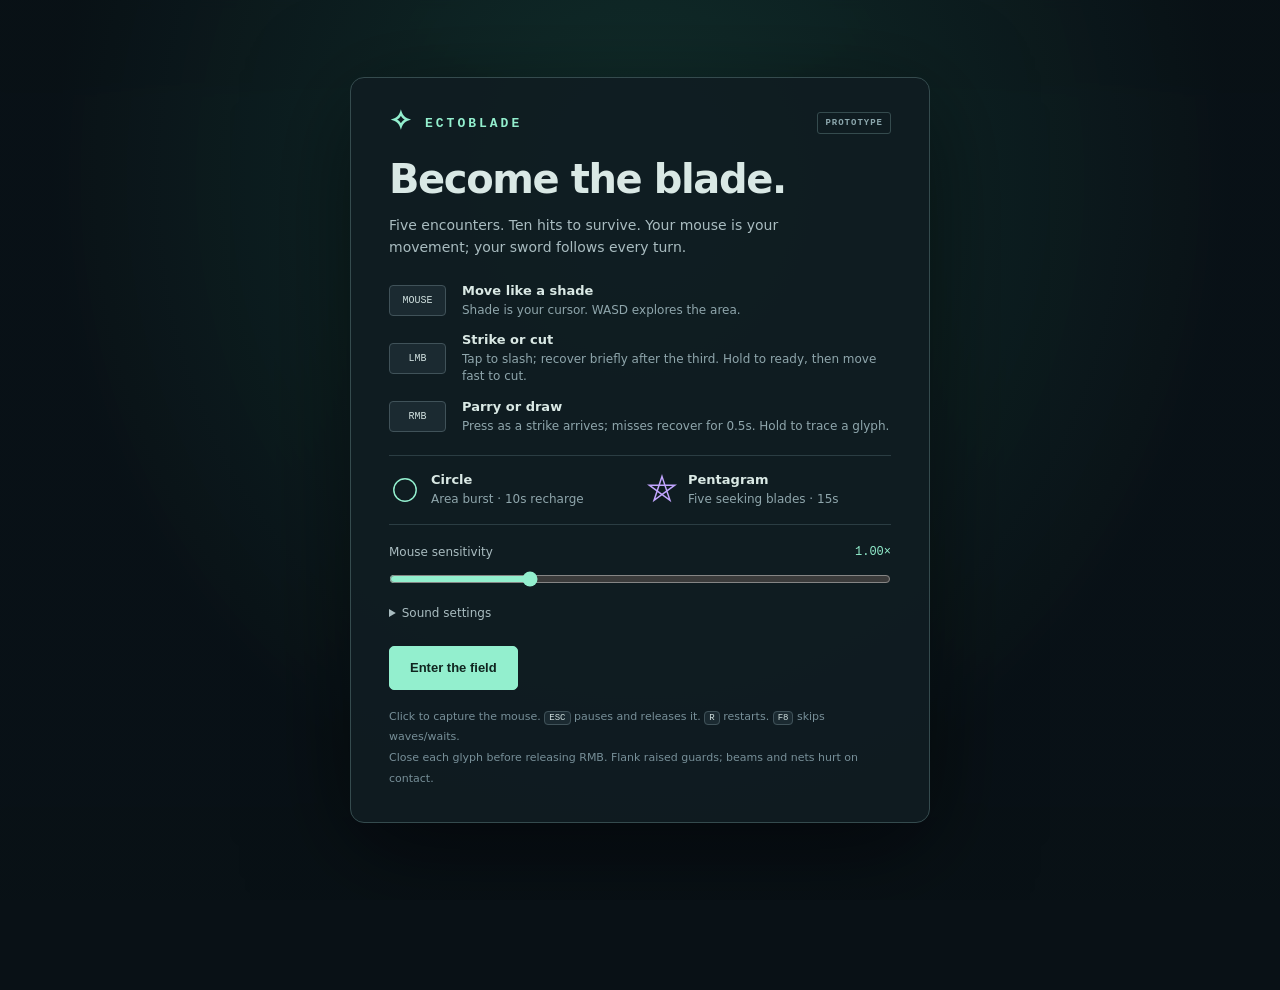
==== ectoblade/index.html @ a65bb7f9 "Publish Ectoblade prototype and add homepage links" ====
<!DOCTYPE html>
<html lang="en">
<head>
    <meta charset="UTF-8" />
    <meta name="viewport" content="width=device-width, initial-scale=1.0" />
    <meta name="theme-color" content="#0d191f" />
    <title>Ectoblade</title>
    <link rel="icon" type="image/svg+xml" href="./favicon.svg" />
  <script type="module" crossorigin src="./assets/index-DvagVGTK.js"></script>
  <link rel="stylesheet" crossorigin href="./assets/index-BjleEEuJ.css">
</head>
<body>
<div id="game-container" aria-label="Ectoblade game arena"></div>
<main id="overlay">
    <section class="menu" aria-labelledby="menu-title">
        <div class="eyebrow"><span class="brand-mark">✧</span> ECTOBLADE <span class="badge">PROTOTYPE</span></div>
        <h1 id="menu-title">Become the blade.</h1>
        <p id="menu-copy" class="intro">Five encounters. Ten hits to survive. Your mouse is your movement; your sword follows every turn.</p>
        <div class="controls">
            <div><kbd>MOUSE</kbd><p><strong>Move like a shade</strong><span>Shade is your cursor. WASD explores the area.</span></p></div>
            <div><kbd>LMB</kbd><p><strong>Strike or cut</strong><span>Tap to slash; recover briefly after the third. Hold to ready, then move fast to cut.</span></p></div>
            <div><kbd>RMB</kbd><p><strong>Parry or draw</strong><span>Press as a strike arrives; misses recover for 0.5s. Hold to trace a glyph.</span></p></div>
        </div>
        <div class="glyph-guide">
            <div><svg viewBox="0 0 40 40" aria-hidden="true"><circle cx="20" cy="20" r="14" /></svg><p><strong>Circle</strong><span>Area burst · 10s recharge</span></p></div>
            <div><svg viewBox="0 0 40 40" aria-hidden="true"><path d="M20 3 L30 33 L4 14 L36 14 L10 33 Z" /></svg><p><strong>Pentagram</strong><span>Five seeking blades · 15s</span></p></div>
        </div>
        <label class="sensitivity" for="sensitivity"><span>Mouse sensitivity</span><output id="sensitivity-value" for="sensitivity">1.00×</output></label>
        <input id="sensitivity" type="range" min="0.25" max="3" step="0.05" value="1" />
        <details class="audio-settings">
            <summary>Sound settings</summary>
            <label class="audio-level" for="master-volume"><span>Master volume</span><input id="master-volume" type="range" min="0" max="100" step="1" value="80" /><output id="master-volume-value" for="master-volume">80%</output></label>
            <label class="audio-level" for="effects-volume"><span>Sound effects</span><input id="effects-volume" type="range" min="0" max="100" step="1" value="80" /><output id="effects-volume-value" for="effects-volume">80%</output></label>
            <label class="audio-level" for="music-volume"><span>Music</span><input id="music-volume" type="range" min="0" max="100" step="1" value="35" /><output id="music-volume-value" for="music-volume">35%</output></label>
            <label class="audio-mute"><input id="audio-mute" type="checkbox" /> Mute sound</label>
        </details>
        <div class="actions"><button id="primary-button" type="button">Enter the field</button><button id="restart-button" class="secondary" type="button" hidden>Restart run</button></div>
        <p id="menu-status" role="status"></p>
        <p class="footnote">Click to capture the mouse. <kbd>ESC</kbd> pauses and releases it. <kbd>R</kbd> restarts. <kbd>F8</kbd> skips waves/waits.<br>Close each glyph before releasing RMB. Flank raised guards; beams and nets hurt on contact.</p>
    </section>
</main>
</body>
</html>
---- ectoblade/assets/index-BjleEEuJ.css ----
:root{color-scheme:dark;color:#d9e8e5;background:#091116;font-family:Segoe UI,system-ui,sans-serif}*{box-sizing:border-box}body{margin:0;overflow:hidden}#game-container{width:100vw;height:100dvh}#game-container canvas{display:block}[hidden]{display:none!important}#overlay{backdrop-filter:blur(5px);background:radial-gradient(at 50% 20%,#163b35bb,#091116ee 65%);place-items:center;padding:24px;display:grid;position:fixed;inset:0;overflow:auto}.menu{background:#101c22ed;border:1px solid #354b4e;border-radius:14px;width:min(100%,580px);padding:32px 38px;box-shadow:0 24px 100px #0008}.eyebrow{color:#93efce;letter-spacing:3px;align-items:center;gap:10px;font:600 13px Consolas,monospace;display:flex}.brand-mark{font-size:27px;line-height:1}.badge{color:#8ca7ad;letter-spacing:1px;border:1px solid #354b4e;border-radius:3px;margin-left:auto;padding:5px 7px;font-size:9px}h1{letter-spacing:-1.4px;margin:20px 0 12px;font-size:clamp(28px,4vw,40px);font-weight:550;line-height:1.12}p{margin:0}.intro{color:#a9bcc0;max-width:430px;font-size:14px;line-height:1.6}.controls{gap:14px;margin:24px 0 20px;display:grid}.controls>div{align-items:center;gap:16px;display:flex}kbd{color:#d0e0df;background:#1b2a31;border:1px solid #405259;border-radius:4px;padding:4px 6px;font:10px Consolas,monospace}.controls kbd{text-align:center;flex-shrink:0;width:57px;padding:9px 0}strong{color:#dae9e5;font-size:13px;font-weight:600;display:block}.controls span,.glyph-guide span{color:#8fa6ac;margin-top:4px;font-size:12px;line-height:1.4;display:block}.glyph-guide{border-block:1px solid #2b3d43;grid-template-columns:1fr 1fr;gap:12px;padding:16px 0;display:grid}.glyph-guide>div{align-items:center;gap:10px;display:flex}.glyph-guide svg{fill:none;stroke:#93efce;stroke-width:1.8px;flex-shrink:0;width:32px;height:32px}.glyph-guide>div:last-child svg{stroke:#c2a5ff}.sensitivity{color:#a9bcc0;justify-content:space-between;margin-top:20px;font-size:12px;display:flex}output{color:#93efce;font-family:Consolas,monospace}input[type=range]{accent-color:#93efce;cursor:pointer;width:100%;margin:12px 0 19px}.actions{gap:10px;display:flex}.audio-settings{color:#a9bcc0;margin:0 0 18px;font-size:12px}.audio-settings summary{cursor:pointer;padding-bottom:8px}.audio-level{grid-template-columns:100px 1fr 36px;align-items:center;gap:12px;display:grid}.audio-level input[type=range]{margin:8px 0}.audio-level output{text-align:right}.audio-mute{align-items:center;gap:8px;margin-top:8px;display:flex}.audio-mute input{accent-color:#93efce}button{color:#10251f;cursor:pointer;background:#93efce;border:1px solid #93efce;border-radius:5px;min-height:44px;padding:10px 20px;font:600 13px Segoe UI,sans-serif;transition:background .1s}button:hover:enabled{background:#b8ffe6}button:disabled{opacity:.5;cursor:default}button:focus-visible,input:focus-visible{outline-offset:4px;outline:2px solid #e7fff6}button.secondary{color:#bbced0;background:0 0;border-color:#405259}button.secondary:hover{background:#24343b}#menu-status{color:#ffc59b;font-size:12px;line-height:1.5}#menu-status:not(:empty){margin-top:14px}.footnote{color:#778f98;margin-top:17px;font-size:11px;line-height:1.9}.footnote kbd{padding:1px 4px;font-size:9px}@media (height<=700px){#overlay{place-items:start center;padding:16px}.menu{padding:22px 30px}h1{margin-top:12px}.controls{gap:11px;margin:17px 0}}@media (width<=480px){.menu{padding:24px}.glyph-guide{grid-template-columns:1fr}.badge{display:none}}
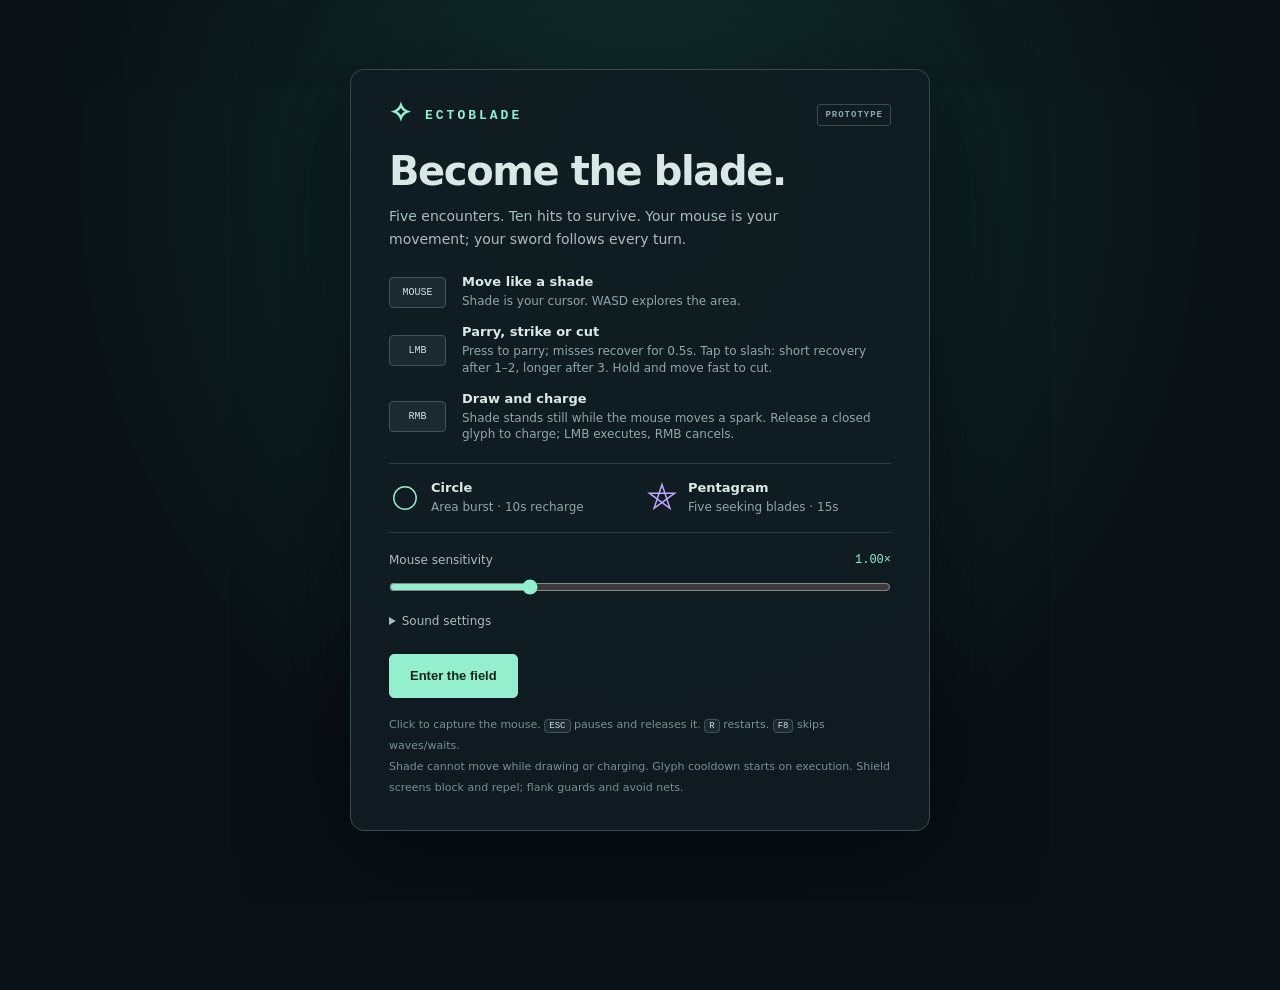
==== commit 6250528b: "Publish Ectoblade 0.3.5 with PixelLab characters and shield recoil" ====
--- a/ectoblade/index.html
+++ b/ectoblade/index.html
@@ -6,7 +6,7 @@
     <meta name="theme-color" content="#0d191f" />
     <title>Ectoblade</title>
     <link rel="icon" type="image/svg+xml" href="./favicon.svg" />
-  <script type="module" crossorigin src="./assets/index-DvagVGTK.js"></script>
+  <script type="module" crossorigin src="./assets/index-x0vR-T7-.js"></script>
   <link rel="stylesheet" crossorigin href="./assets/index-BjleEEuJ.css">
 </head>
 <body>
@@ -18,8 +18,8 @@
         <p id="menu-copy" class="intro">Five encounters. Ten hits to survive. Your mouse is your movement; your sword follows every turn.</p>
         <div class="controls">
             <div><kbd>MOUSE</kbd><p><strong>Move like a shade</strong><span>Shade is your cursor. WASD explores the area.</span></p></div>
-            <div><kbd>LMB</kbd><p><strong>Strike or cut</strong><span>Tap to slash; recover briefly after the third. Hold to ready, then move fast to cut.</span></p></div>
-            <div><kbd>RMB</kbd><p><strong>Parry or draw</strong><span>Press as a strike arrives; misses recover for 0.5s. Hold to trace a glyph.</span></p></div>
+            <div><kbd>LMB</kbd><p><strong>Parry, strike or cut</strong><span>Press to parry; misses recover for 0.5s. Tap to slash: short recovery after 1–2, longer after 3. Hold and move fast to cut.</span></p></div>
+            <div><kbd>RMB</kbd><p><strong>Draw and charge</strong><span>Shade stands still while the mouse moves a spark. Release a closed glyph to charge; LMB executes, RMB cancels.</span></p></div>
         </div>
         <div class="glyph-guide">
             <div><svg viewBox="0 0 40 40" aria-hidden="true"><circle cx="20" cy="20" r="14" /></svg><p><strong>Circle</strong><span>Area burst · 10s recharge</span></p></div>
@@ -36,7 +36,7 @@
         </details>
         <div class="actions"><button id="primary-button" type="button">Enter the field</button><button id="restart-button" class="secondary" type="button" hidden>Restart run</button></div>
         <p id="menu-status" role="status"></p>
-        <p class="footnote">Click to capture the mouse. <kbd>ESC</kbd> pauses and releases it. <kbd>R</kbd> restarts. <kbd>F8</kbd> skips waves/waits.<br>Close each glyph before releasing RMB. Flank raised guards; beams and nets hurt on contact.</p>
+        <p class="footnote">Click to capture the mouse. <kbd>ESC</kbd> pauses and releases it. <kbd>R</kbd> restarts. <kbd>F8</kbd> skips waves/waits.<br>Shade cannot move while drawing or charging. Glyph cooldown starts on execution. Shield screens block and repel; flank guards and avoid nets.</p>
     </section>
 </main>
 </body>
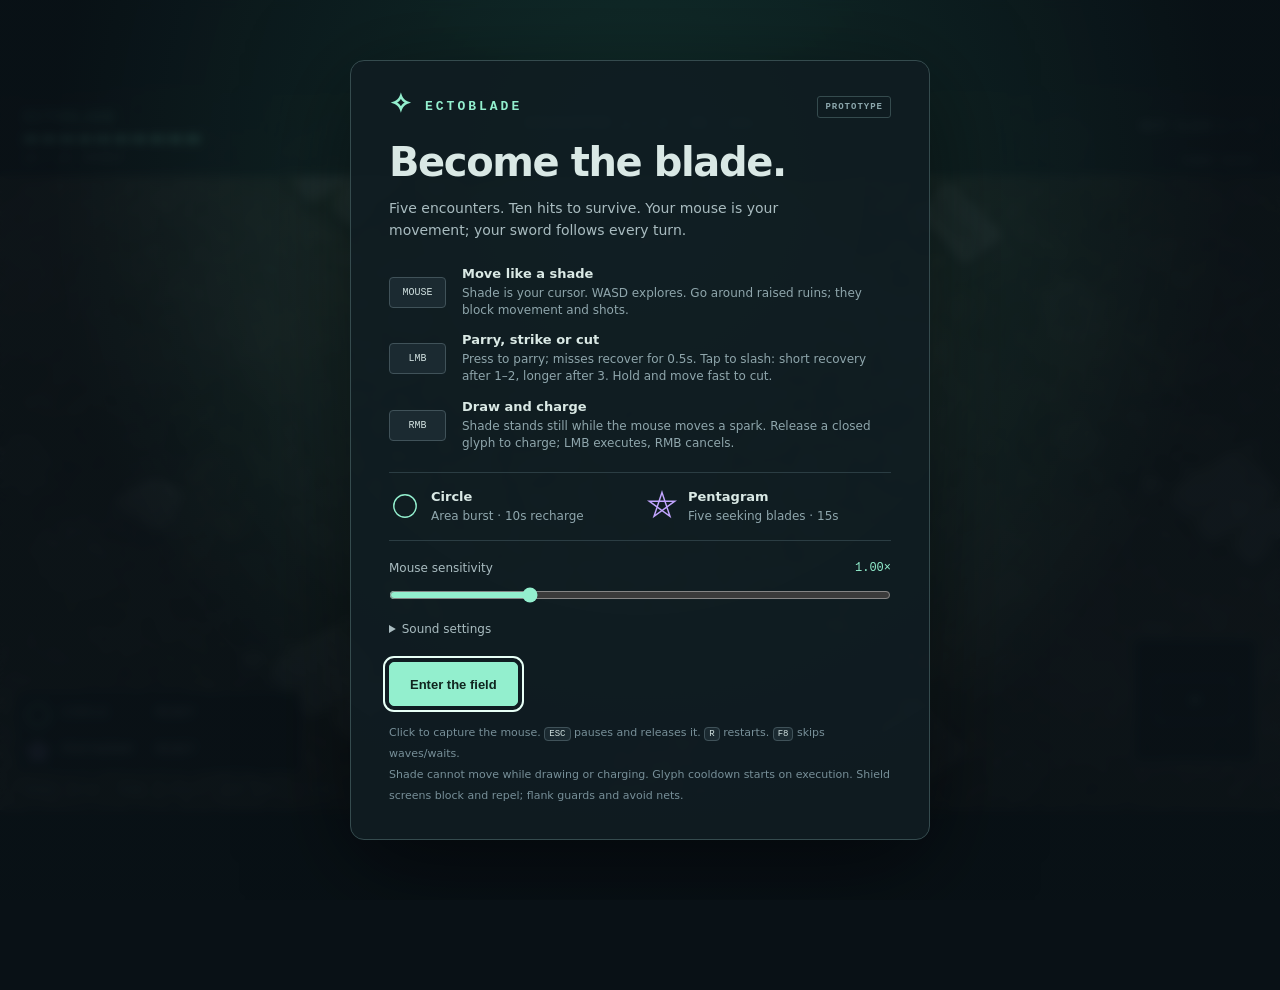
==== commit 8fd94103: "Publish Ectoblade 0.3.7 with terrain and behemoth updates" ====
--- a/ectoblade/index.html
+++ b/ectoblade/index.html
@@ -6,7 +6,7 @@
     <meta name="theme-color" content="#0d191f" />
     <title>Ectoblade</title>
     <link rel="icon" type="image/svg+xml" href="./favicon.svg" />
-  <script type="module" crossorigin src="./assets/index-x0vR-T7-.js"></script>
+  <script type="module" crossorigin src="./assets/index-C4rNqgk5.js"></script>
   <link rel="stylesheet" crossorigin href="./assets/index-BjleEEuJ.css">
 </head>
 <body>
@@ -17,7 +17,7 @@
         <h1 id="menu-title">Become the blade.</h1>
         <p id="menu-copy" class="intro">Five encounters. Ten hits to survive. Your mouse is your movement; your sword follows every turn.</p>
         <div class="controls">
-            <div><kbd>MOUSE</kbd><p><strong>Move like a shade</strong><span>Shade is your cursor. WASD explores the area.</span></p></div>
+            <div><kbd>MOUSE</kbd><p><strong>Move like a shade</strong><span>Shade is your cursor. WASD explores. Go around raised ruins; they block movement and shots.</span></p></div>
             <div><kbd>LMB</kbd><p><strong>Parry, strike or cut</strong><span>Press to parry; misses recover for 0.5s. Tap to slash: short recovery after 1–2, longer after 3. Hold and move fast to cut.</span></p></div>
             <div><kbd>RMB</kbd><p><strong>Draw and charge</strong><span>Shade stands still while the mouse moves a spark. Release a closed glyph to charge; LMB executes, RMB cancels.</span></p></div>
         </div>
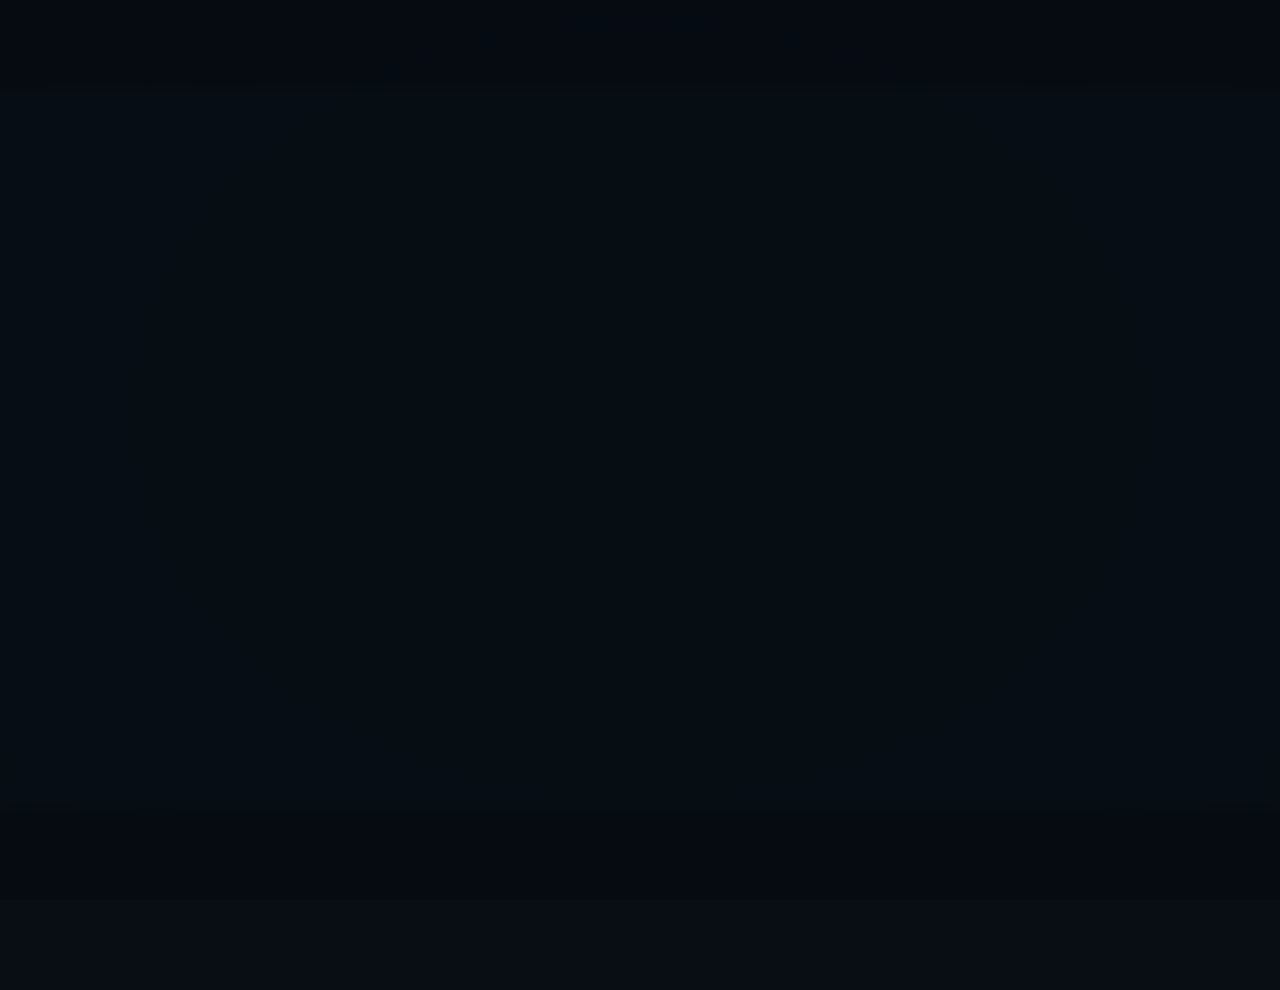
==== commit e7e033f6: "Publish Ectoblade 0.5.4 with Intro and Mission 01" ====
--- a/ectoblade/index.html
+++ b/ectoblade/index.html
@@ -6,38 +6,11 @@
     <meta name="theme-color" content="#0d191f" />
     <title>Ectoblade</title>
     <link rel="icon" type="image/svg+xml" href="./favicon.svg" />
-  <script type="module" crossorigin src="./assets/index-C4rNqgk5.js"></script>
-  <link rel="stylesheet" crossorigin href="./assets/index-BjleEEuJ.css">
+  <script type="module" crossorigin src="./assets/index-CX3j7lYJ.js"></script>
+  <link rel="stylesheet" crossorigin href="./assets/index-Dhz5g9rx.css">
 </head>
 <body>
 <div id="game-container" aria-label="Ectoblade game arena"></div>
-<main id="overlay">
-    <section class="menu" aria-labelledby="menu-title">
-        <div class="eyebrow"><span class="brand-mark">✧</span> ECTOBLADE <span class="badge">PROTOTYPE</span></div>
-        <h1 id="menu-title">Become the blade.</h1>
-        <p id="menu-copy" class="intro">Five encounters. Ten hits to survive. Your mouse is your movement; your sword follows every turn.</p>
-        <div class="controls">
-            <div><kbd>MOUSE</kbd><p><strong>Move like a shade</strong><span>Shade is your cursor. WASD explores. Go around raised ruins; they block movement and shots.</span></p></div>
-            <div><kbd>LMB</kbd><p><strong>Parry, strike or cut</strong><span>Press to parry; misses recover for 0.5s. Tap to slash: short recovery after 1–2, longer after 3. Hold and move fast to cut.</span></p></div>
-            <div><kbd>RMB</kbd><p><strong>Draw and charge</strong><span>Shade stands still while the mouse moves a spark. Release a closed glyph to charge; LMB executes, RMB cancels.</span></p></div>
-        </div>
-        <div class="glyph-guide">
-            <div><svg viewBox="0 0 40 40" aria-hidden="true"><circle cx="20" cy="20" r="14" /></svg><p><strong>Circle</strong><span>Area burst · 10s recharge</span></p></div>
-            <div><svg viewBox="0 0 40 40" aria-hidden="true"><path d="M20 3 L30 33 L4 14 L36 14 L10 33 Z" /></svg><p><strong>Pentagram</strong><span>Five seeking blades · 15s</span></p></div>
-        </div>
-        <label class="sensitivity" for="sensitivity"><span>Mouse sensitivity</span><output id="sensitivity-value" for="sensitivity">1.00×</output></label>
-        <input id="sensitivity" type="range" min="0.25" max="3" step="0.05" value="1" />
-        <details class="audio-settings">
-            <summary>Sound settings</summary>
-            <label class="audio-level" for="master-volume"><span>Master volume</span><input id="master-volume" type="range" min="0" max="100" step="1" value="80" /><output id="master-volume-value" for="master-volume">80%</output></label>
-            <label class="audio-level" for="effects-volume"><span>Sound effects</span><input id="effects-volume" type="range" min="0" max="100" step="1" value="80" /><output id="effects-volume-value" for="effects-volume">80%</output></label>
-            <label class="audio-level" for="music-volume"><span>Music</span><input id="music-volume" type="range" min="0" max="100" step="1" value="35" /><output id="music-volume-value" for="music-volume">35%</output></label>
-            <label class="audio-mute"><input id="audio-mute" type="checkbox" /> Mute sound</label>
-        </details>
-        <div class="actions"><button id="primary-button" type="button">Enter the field</button><button id="restart-button" class="secondary" type="button" hidden>Restart run</button></div>
-        <p id="menu-status" role="status"></p>
-        <p class="footnote">Click to capture the mouse. <kbd>ESC</kbd> pauses and releases it. <kbd>R</kbd> restarts. <kbd>F8</kbd> skips waves/waits.<br>Shade cannot move while drawing or charging. Glyph cooldown starts on execution. Shield screens block and repel; flank guards and avoid nets.</p>
-    </section>
-</main>
+<main id="overlay" aria-label="Ectoblade interface"></main>
 </body>
 </html>
--- a/ectoblade/assets/index-Dhz5g9rx.css
+++ b/ectoblade/assets/index-Dhz5g9rx.css
@@ -0,0 +1 @@
+:root{color-scheme:dark;--ink:#091116;--surface:#101c22;--text:#e4ebe7;--muted:#a5b8bd;--line:#354b4e;--iskrium:#9bdfee;--blade:#93efce;--danger:#ed9b8c;color:var(--text);background:var(--ink);font-family:Segoe UI,system-ui,sans-serif}*{box-sizing:border-box}body{margin:0;overflow:hidden}#game-container{width:100vw;height:100dvh}#game-container canvas{display:block}[hidden]{display:none!important}#overlay{z-index:20;background:linear-gradient(90deg,#091116f5,#091116bc),url(../assets/environment/ruins-outdoor/arena.png) 50%/cover;padding:32px;position:fixed;inset:0;overflow:auto}.menu{border:1px solid var(--line);background:#101c22f5;border-radius:3px;flex-direction:column;gap:16px;width:min(100%,640px);margin:0 auto;padding:32px;display:flex;box-shadow:0 16px 64px #0006}.main-menu{max-width:480px;margin-left:max(0px,50vw - 640px)}h1{overflow-wrap:anywhere;margin:0 0 8px;font-size:clamp(1.75rem,4vw,2.5rem);font-weight:550;line-height:1.2}h1:after{content:"";background:linear-gradient(100deg, var(--line) 0 37%, transparent 37% 39%, var(--iskrium) 39% 49%, var(--line) 49%);height:1px;margin-top:24px;display:block}h2,h3,p{margin:0}h2{font-size:1.1rem;font-weight:600}h3{font-size:1rem}p,small{color:var(--muted);overflow-wrap:anywhere;line-height:1.6}small{font-size:.875rem}button,input,select{font:inherit}button{border:1px solid var(--line);text-align:center;background:var(--surface);min-height:44px;color:var(--text);cursor:pointer;border-radius:3px;padding:12px 16px}button:hover:enabled{border-color:var(--iskrium);background:#21343c}button:disabled{color:var(--muted);cursor:default;border-style:dashed}button:focus-visible,input:focus-visible,select:focus-visible,a:focus-visible{outline:2px solid var(--iskrium);outline-offset:3px}#primary-button,#continue-game,#confirm-button,#reward-acknowledge{background:var(--iskrium);border-color:var(--iskrium);color:var(--ink)}#primary-button:disabled{color:var(--text);background:var(--surface);border-color:var(--muted)}label{line-height:1.5;display:block}output{float:right;color:var(--iskrium);font-family:Consolas,monospace}input[type=range]{width:100%;accent-color:var(--iskrium);min-height:24px;margin:0 0 8px}input[type=checkbox]{accent-color:var(--iskrium);vertical-align:middle;width:20px;height:20px}select{background:var(--ink);min-height:44px;color:var(--text);border:1px solid var(--line);padding:8px}kbd{border:1px solid var(--line);color:var(--text);border-radius:3px;padding:8px;font:1rem Consolas,monospace}a{color:var(--iskrium)}#menu-status{color:var(--danger)}#menu-status:empty{display:none}.slot{border:1px solid var(--line);flex-direction:column;gap:16px;padding:16px;display:flex}.save-status{border-top:1px solid var(--line);flex-wrap:wrap;align-items:center;gap:8px;padding-top:16px;font-size:.875rem;display:flex}.save-status span{color:var(--muted);overflow-wrap:anywhere;flex-basis:100%}.reward-toast,.live-hint{z-index:15;max-width:min(400px,100vw - 48px);color:var(--text);background:var(--surface);border:1px solid var(--line);border-left:2px solid var(--blade);pointer-events:none;padding:16px 24px;line-height:1.5;position:fixed;bottom:40px;right:24px}.live-hint{top:110px;bottom:auto}.live-save-status{z-index:16;max-width:min(440px,100vw - 48px);color:var(--danger);background:var(--surface);border:1px solid var(--line);pointer-events:none;padding:8px 16px;font-size:.875rem;position:fixed;bottom:48px;left:24px}.reduced-motion *,.reduced-motion :before,.reduced-motion :after{scroll-behavior:auto!important;transition:none!important;animation:none!important}.story-overlay{pointer-events:none;justify-content:end;align-items:end;display:flex;background:0 0!important}.story-overlay>.menu{pointer-events:auto;max-height:calc(100dvh - 64px);overflow:auto}.story-menu{pointer-events:auto;gap:10px;width:min(100%,480px);max-height:calc(100dvh - 64px);margin:0;padding:20px;overflow:auto}.story-menu>*{flex-shrink:0}.comic-placeholder{border:1px dashed var(--iskrium);min-height:90px;color:var(--muted);margin:0;padding:20px}.comic-placeholder img,.comic-placeholder svg{width:100%;height:auto;display:block}@media (width<=700px),(height<=600px){#overlay{padding:16px}.menu{padding:24px}.main-menu{margin-inline:auto}}.tutorial-hint{z-index:25;color:#e1f6f8;pointer-events:none;text-align:center;background:#101b24ed;border:1px solid #56838c;max-width:min(600px,90vw);padding:8px 18px;position:fixed;top:110px;left:50%;transform:translate(-50%)}.tutorial-hint svg{float:left;width:80px;height:58px;margin-right:12px}.tutorial-feedback{color:#f2d6a0}.tutorial-hint.awakening-hint{top:auto;bottom:104px}.story-presentation{z-index:18;border:1px solid var(--line);pointer-events:none;background:#101c22ed;width:min(900px,100vw - 48px);max-height:calc(100dvh - 100px);padding:16px 24px;position:fixed;bottom:36px;left:50%;overflow:auto;transform:translate(-50%)}.story-presentation figure{max-height:50dvh;margin:0 0 12px;overflow:hidden}.story-presentation figure img,.story-presentation figure svg{object-fit:contain;width:100%;height:auto;max-height:50dvh;display:block}.story-presentation>p{white-space:pre-line;color:var(--text);margin-bottom:8px}.story-presentation>p:first-of-type{color:var(--iskrium)}.story-presentation.story-comic{background:#091116;border:0;flex-direction:column;justify-content:end;width:100vw;height:100dvh;max-height:none;padding:0;display:flex;inset:0;overflow:hidden;transform:none}.story-comic figure{z-index:-1;max-height:none;margin:0;position:absolute;inset:0}.story-comic figure svg,.story-comic figure img{object-fit:cover;width:100%;height:100%;max-height:none}.story-comic>p,.story-comic>small{background:#091116ed;width:100%;margin:0;padding:8px max(24px,50vw - 500px)}.story-comic>small{padding-bottom:24px}:root{--ink:#080e13;--surface:#111c23;--text:#e7ece6;--muted:#a7b8b7;--line:#83785b78;--iskrium:#b5e4da;--blade:#b5e4da;--danger:#d5a298;--serif:Georgia, "Times New Roman", serif}#overlay{backdrop-filter:blur(3px);transition:opacity .22s, display .22s allow-discrete;background:#060c12c9;justify-content:center;align-items:center;padding:clamp(20px,5vh,56px) 24px;display:flex}#overlay[hidden]{opacity:0;pointer-events:none}@starting-style{#overlay:not([hidden]){opacity:0}}#overlay:has(.main-menu:not([hidden])){backdrop-filter:none;background:radial-gradient(at 50% 28%,#0f292b65,#060c12c9 65%),linear-gradient(#050b1499,#060c13e8),url(../assets/story/m00/comic/intro-panel-02.png) 50%/cover}.menu{border:1px solid var(--line);background:linear-gradient(145deg,#17262cf5,#0a141cf5);border-radius:0;flex-shrink:0;gap:14px;margin:auto;padding:clamp(24px,4vw,48px);animation:.38s ease-out both surface-arrive;position:relative;box-shadow:0 24px 90px #0008,inset 0 0 55px #050d1260}.menu:before,.menu:after{content:"";pointer-events:none;border-style:solid;border-color:#b5a575;width:20px;height:20px;position:absolute}.menu:before{border-width:1px 0 0 1px;top:-1px;left:-1px}.menu:after{border-width:0 1px 1px 0;bottom:-1px;right:-1px}h1,h2,h3{font-family:var(--serif);font-weight:400}h1{letter-spacing:.06em;font-size:clamp(1.7rem,3.5vw,2.7rem);line-height:1.2}h1:after{background:linear-gradient(90deg,#b0a27399,#b5e4da66 45%,#0000);margin-top:18px}p,small{line-height:1.6}button{color:var(--text);background:#15252c70;border-color:#8d876044;border-radius:0;padding:11px 20px;transition:background .18s,border-color .18s,color .18s,box-shadow .18s;position:relative}button:hover:enabled{background:#25414980;border-color:#b6d8c3aa;box-shadow:inset 0 0 24px #84d9d00a}button:disabled{opacity:.5;border-style:solid}button:focus-visible,input:focus-visible,select:focus-visible,a:focus-visible{outline-color:#b9e9df}#primary-button,#continue-game,#confirm-button,#reward-acknowledge{color:#e5f3ed;background:linear-gradient(100deg,#26464b80,#14252d80);border-color:#99b5a5}#primary-button:hover:enabled,#continue-game:hover:enabled,#confirm-button:hover:enabled{background:#32545cbb}.main-menu{text-align:center;width:min(860px,100%);max-width:860px;box-shadow:none;background:0 0;border:0;align-items:center;padding:12px 36px 28px;animation:none}.main-menu:before,.main-menu:after{display:none}.main-menu h1{font-family:var(--serif);letter-spacing:.2em;color:#e8efeb;text-shadow:0 2px 24px #9cdcd333;margin:-18px 0 0;padding-left:.2em;font-size:clamp(2.6rem,7.2vw,5.6rem);animation:1.6s cubic-bezier(.2,.65,.3,1) both title-drop}.main-menu h1:after{background:linear-gradient(90deg,#0000,#b2a47a,#0000);width:46%;margin:18px auto 0}.main-menu .menu-subtitle{font-family:var(--serif);letter-spacing:.18em;color:#b7c8c2;margin-bottom:14px;font-size:1rem;animation:1.5s both surface-arrive}.main-menu>button{text-align:center;width:min(300px,100%);min-height:44px;font-family:var(--serif);letter-spacing:.05em;background:0 0;border-color:#0000;font-size:1.15rem;animation:.6s both surface-arrive}.main-menu>button:first-of-type{animation-delay:.45s}.main-menu>button:nth-of-type(2){animation-delay:.53s}.main-menu>button:nth-of-type(3){animation-delay:.61s}.main-menu>button:nth-of-type(4){animation-delay:.69s}.main-menu>button:nth-of-type(5){animation-delay:.77s}.main-menu>#continue-game{background:linear-gradient(90deg,#0000,#54918b30,#0000);border-color:#8b9f8977}.continue-metadata{opacity:.8;max-width:400px;font-size:.75rem}.menu-reliquary{place-items:center;width:174px;height:150px;margin:0 auto 6px;display:grid;position:relative}.menu-reliquary:before{content:"";border:2px solid #9a916377;border-color:#9a916377 #9a916377 #807e5544 #0000;border-radius:50%;width:112px;height:112px;position:absolute;transform:rotate(-30deg);box-shadow:0 0 60px #8ac8bc12}.menu-reliquary:after{content:"";border:1px solid #82988733;border-right-color:#0000;border-radius:50%;width:130px;height:130px;position:absolute;transform:rotate(40deg)}.relic-core{clip-path:polygon(58% 0,94% 38%,73% 81%,27% 100%,5% 57%);filter:drop-shadow(0 0 18px #89eddd);background:linear-gradient(118deg,#e4fff2 0 23%,#81bdbd 24% 46%,#d1f8eb 47% 51%,#476b78 52% 75%,#a0ddd2 76%);width:44px;height:80px;margin:0 auto;display:block;transform:rotate(14deg)}.menu-reliquary .relic-core{animation:1.6s both relic-arrive}.story-overlay{justify-content:center;align-items:center}.story-menu{width:min(560px,100%);max-height:calc(100dvh - 48px);margin:auto;padding:28px}.story-menu h1{font-size:1.8rem}.intro-entry{text-align:center}#overlay:has(.key-reward:not([hidden])){backdrop-filter:blur(2px);pointer-events:auto;justify-content:center;align-items:center;background:#040b12a8!important}.key-reward{text-align:center;width:min(680px,100%);margin:auto;padding:38px 40px}.key-reward>h1{margin-top:18px;font-size:clamp(1.5rem,3vw,2.15rem)}.key-reward>h1:after{background:linear-gradient(90deg,#0000,#a69e6c,#0000)}.key-reward .relic-core{width:38px;height:70px}.eyebrow{color:#c5c7a1;text-transform:uppercase;letter-spacing:.25em;font-size:.75rem}.key-reward button{text-align:center;min-width:190px;font-family:var(--serif);align-self:center;margin-top:16px}.reward-toast{font-family:var(--serif);letter-spacing:.07em;background:linear-gradient(100deg,#101d25f2,#122329e6);border:1px solid #a4986c88;padding:14px 28px;font-size:1.1rem;animation:.3s ease-out both toast-arrive;bottom:42px;right:32px}.reward-toast:before{content:"◇";color:#c2eee0;margin-right:18px}.reward-toast.leaving{opacity:0;transition:opacity .4s,transform .4s;transform:translateY(-6px)}.live-hint{font-family:var(--serif);border-color:#92896366}.story-presentation{width:min(350px,100vw - 32px);max-height:calc(100dvh - 32px);font-family:var(--serif);background:linear-gradient(125deg,#15252bf5,#0b151cf5);border:1px solid #a89c6d99;padding:16px 22px;bottom:auto;overflow:visible;transform:none;box-shadow:0 8px 30px #0005}.story-presentation:before{content:"◇";color:#bbdccc;text-shadow:0 0 8px #8ad8c8;font-size:20px;position:absolute;top:-12px;left:-9px}.story-presentation:after{content:"";transform-origin:top;background:#a89c6daa;width:1px;height:17px;position:absolute;bottom:-14px;left:12px;transform:rotate(32deg)}.story-presentation.offscreen-speaker:after{display:none}.story-presentation>p:first-of-type{text-transform:uppercase;letter-spacing:.18em;color:#d5cfad;font-size:.76rem}.story-presentation>p:nth-of-type(2){min-height:3.2em;margin-bottom:0;font-size:1.12rem;line-height:1.6}.story-presentation>small:empty{display:none}.story-presentation.story-comic{box-shadow:none}.story-comic:before,.story-comic:after{display:none}.story-comic>p:first-of-type{padding-top:22px;font-size:.7rem}.story-comic>p:nth-of-type(2){min-height:0;padding-bottom:26px;font-size:clamp(1.1rem,2vw,1.55rem)}.story-comic>p,.story-comic>small{background:#071018e8}.tutorial-hint,.tutorial-hint.awakening-hint{text-align:left;z-index:15;color:#eff1e7;text-shadow:0 2px 12px #000;background:linear-gradient(90deg,#071019d9,#07101985 75%,#0000);border:0;border-left:1px solid #b4b28466;max-width:min(760px,88vw);padding:22px 28px;top:auto;bottom:12vh;left:6vw;transform:none}.tutorial-hint p{margin:0}.tutorial-hint{transition:opacity .25s, display .25s allow-discrete}.tutorial-hint[hidden]{opacity:0}@starting-style{.tutorial-hint:not([hidden]){opacity:0}}.tutorial-hint p:empty{display:none}.tutorial-line{font-family:var(--serif);color:#e4ece3;margin-bottom:12px;font-size:clamp(1rem,1.65vw,1.35rem);font-weight:400;line-height:1.5;display:block}.tutorial-hint p:first-of-type .tutorial-line{margin-bottom:18px;font-size:clamp(1.1rem,1.9vw,1.55rem)}.tutorial-hint svg{float:none;opacity:.85;width:52px;height:48px;margin:0 0 14px;display:block}.tutorial-feedback{color:#d1c69f;font-family:var(--serif);font-size:1rem;line-height:1.5}.encounter-banner{z-index:17;text-align:center;pointer-events:none;width:100%;font-family:var(--serif);letter-spacing:.22em;color:#e5ecd9;text-shadow:0 0 20px #c7dfbe33;background:linear-gradient(90deg,#0000,#071018d9 22%,#071018df 50%,#071018d9 78%,#0000);padding:28px 20px;font-size:clamp(1.5rem,4vw,3.3rem);font-weight:400;position:fixed;top:43%;left:0}.encounter-banner:before,.encounter-banner:after{content:"";background:linear-gradient(90deg,#0000,#ada27999,#0000);width:60%;height:1px;margin:0 auto 20px;display:block}.encounter-banner:after{margin:20px auto 0}.encounter-banner.defeated{color:#cf9c97}.end-menu{text-align:center}.end-menu h1{letter-spacing:.15em;color:#d8dabe}.end-menu button{text-align:center}.transition-markers{z-index:14;pointer-events:none;position:fixed;inset:0}.exit-marker{justify-items:center;gap:12px;display:grid;position:absolute;transform:translate(-50%,-70%)}.exit-emblem{color:#c0e5dc;text-shadow:0 0 16px #91e4d2;opacity:.65;font-size:30px;transition:opacity .25s}.exit-marker.available .exit-emblem{opacity:1}.exit-prompt{white-space:nowrap;font-family:var(--serif);color:#e4eee7;opacity:0;background:#0b1922ed;border:1px solid #ada279a0;padding:8px 18px;font-size:1rem;transition:opacity .2s,transform .2s;transform:translateY(5px)}.exit-marker.available .exit-prompt{opacity:1;transform:none}@keyframes surface-arrive{0%{opacity:0;transform:translateY(6px)}to{opacity:1;transform:none}}@keyframes title-drop{0%{opacity:0;filter:blur(5px);transform:translateY(-16px)}to{opacity:1;filter:none;transform:none}}@keyframes relic-arrive{0%{opacity:0}to{opacity:1}}@keyframes toast-arrive{0%{opacity:0;transform:translateY(8px)}to{opacity:1;transform:none}}@media (height<=680px){.main-menu{gap:6px;padding-top:0}.menu-reliquary{height:100px;margin-top:-10px;transform:scale(.8)}.main-menu h1{white-space:nowrap;font-size:clamp(1.7rem,6.5vw,3rem)}.main-menu .menu-subtitle{margin-bottom:0}.tutorial-hint{bottom:5vh}}@media (width<=700px){.menu{padding:24px}.main-menu{padding:12px 0}.main-menu h1{letter-spacing:.12em;font-size:clamp(2rem,8vw,3.4rem)}.tutorial-hint{max-width:92vw;left:4vw}.encounter-banner{letter-spacing:.1em}}@media (prefers-reduced-motion:reduce){*,:before,:after{transition:none!important;animation:none!important}}body:after{content:"";z-index:10;pointer-events:none;background:radial-gradient(at 50% 46%,#0000 45%,#02081038 100%);position:fixed;inset:0}#overlay:has(.main-menu:not([hidden])){background:radial-gradient(at 50% 30%,#25444730,#02070cd9 83%),linear-gradient(#041019a8,#040b13e8),url(../assets/story/m00/comic/intro-panel-02.png) 50%/cover}.menu:not(.main-menu){background-color:#0000;background-image:radial-gradient(at 50% 0,#243b4160,#0000 72%),linear-gradient(135deg,#101c24f5,#09131af5);background-position:0 0,0 0;background-repeat:repeat,repeat;background-size:auto,auto;background-attachment:scroll,scroll;background-origin:padding-box,padding-box;background-clip:padding-box;border:18px solid #0000;border-image:url(../assets/ui/reliquary-frame.svg) 24/18px;box-shadow:0 18px 80px #0006}.menu:before,.menu:after{display:none}button,#primary-button,#continue-game,#confirm-button,#reward-acknowledge{background:url(../assets/ui/reliquary-button.svg) 50%/100% 100% no-repeat;border:0;border-radius:0;min-height:48px;padding:12px 30px;font-weight:400}button:hover:enabled,#primary-button:hover:enabled,#continue-game:hover:enabled,#confirm-button:hover:enabled{filter:brightness(1.25);box-shadow:none;background:url(../assets/ui/reliquary-button.svg) 50%/100% 100% no-repeat}button:focus-visible{filter:brightness(1.4)drop-shadow(0 0 5px #97d3c74d);outline:none}.main-menu{gap:8px}.main-menu h1{letter-spacing:.16em;margin:0 0 18px;font-size:clamp(2.4rem,5.3vw,4.25rem);font-weight:400;position:relative}.main-menu h1:after,.main-menu .menu-subtitle{display:none}.main-menu>button{background:0 0;min-height:44px;padding:10px 30px;font-size:1.05rem}.main-menu>#continue-game,.main-menu>button:hover:enabled,.main-menu>button:focus-visible{background:url(../assets/ui/reliquary-button.svg) 50%/100% 100% no-repeat}.menu-reliquary{width:260px;height:250px;margin:-24px auto -100px}.menu-reliquary:before,.menu-reliquary:after{display:none}.relic-core,.key-reward .relic-core{clip-path:none;filter:none;background:url(../assets/ui/reliquary-emblem.svg) 50%/contain no-repeat;width:100%;height:100%;transform:none}.key-reward{width:min(660px,100%);margin-block:100px 40px;padding:68px 32px 32px;overflow:visible}.key-reward>.relic-core{width:200px;height:200px;position:absolute;top:-104px;left:calc(50% - 100px)}.key-reward>h1{letter-spacing:.015em;font-size:clamp(1.4rem,2.4vw,1.95rem)}.key-reward>h1:after{display:none}.key-reward .save-status{border:0;padding-top:8px;font-size:.75rem}.story-presentation:not(.story-comic){background-clip:padding-box;border:10px solid #0000;border-image:url(../assets/ui/reliquary-frame.svg) 24/10px;padding:10px 15px}.story-presentation:not(.story-comic):before{content:"";background:url(../assets/ui/reliquary-emblem.svg) 50%/contain no-repeat;width:36px;height:36px;display:block;top:-20px;left:-19px}.story-presentation>p:nth-of-type(2){font-size:1rem;line-height:1.6}.story-comic>p:nth-of-type(2){font-size:clamp(1rem,1.75vw,1.35rem)}.tutorial-hint,.tutorial-hint.awakening-hint{background:radial-gradient(at 30%,#07101999,#0000 76%);border:0;max-width:min(650px,82vw);padding:20px 24px}.tutorial-line{font-style:italic}.frozen-encounter-tutorial{z-index:18;pointer-events:none;position:fixed;inset:0}.frozen-encounter-tutorial[hidden]{display:none}.frozen-encounter-tutorial>svg{width:100%;height:100%;position:absolute;inset:0}.frozen-encounter-copy{z-index:1;opacity:1;transition:none;position:absolute}.frozen-encounter-copy .tutorial-line{margin-bottom:18px}.tutorial-continue-triangle{border-top:8px solid #e4ece3;border-left:6px solid #0000;border-right:6px solid #0000;width:0;height:0;margin:22px 0 0 3px;animation:1s ease-in-out infinite tutorial-continue-bob;display:block}.tutorial-continue-triangle[hidden]{display:none}@keyframes tutorial-continue-bob{0%,to{opacity:.6;transform:translateY(0)}50%{opacity:1;transform:translateY(5px)}}.reduced-motion .tutorial-continue-triangle{animation:none}.tutorial-hint svg{width:44px;height:44px}.reward-toast,.exit-prompt{background:url(../assets/ui/reliquary-button.svg) 50%/100% 100% no-repeat;border:0;padding:12px 30px;font-size:1rem}.reward-toast:before{content:"";vertical-align:middle;background:url(../assets/ui/reliquary-emblem.svg) 50%/140% no-repeat;width:28px;height:34px;margin-right:12px;display:inline-block}.encounter-banner{isolation:isolate;letter-spacing:.17em;background:0 0;font-size:clamp(1.4rem,3.2vw,2.6rem)}.encounter-banner:before,.encounter-banner:after{content:"";border:0;margin:0;position:absolute;mask-image:none}.encounter-banner:before{z-index:0;background:url(../assets/ui/reliquary-announcement.svg) 50%/contain no-repeat;width:260px;height:260px;top:50%;left:50%;transform:translate(-50%,-50%)}.encounter-banner:after{z-index:1;background:linear-gradient(90deg,#0000,#b4a17688,#0000) top/72% 1px no-repeat,linear-gradient(90deg,#0000,#b4a17688,#0000) bottom/72% 1px no-repeat,linear-gradient(90deg,#0000,#292d31df 20% 80%,#0000);width:100%;height:100%;inset:0}.encounter-banner>span{z-index:2;position:relative}.cinematic-bars{z-index:18;pointer-events:none;position:fixed}.cinematic-bars:before,.cinematic-bars:after{content:"";width:100%;height:var(--bar-height);background:#000;position:absolute;left:0}.cinematic-bars:before{top:0}.cinematic-bars:after{bottom:0}.tutorial-hint .mouse-left,.tutorial-hint .mouse-right{transition:fill 80ms}.tutorial-hint[data-left-down=true] .mouse-left,.tutorial-hint[data-right-down=true] .mouse-right{fill:#b5e4da}.tutorial-hint.input-moving svg path,.tutorial-hint[data-pan-down=true] .pan-diagram path{stroke:#e7fff5}.tutorial-hint[data-pan-down=true] .pan-diagram{background:#b5e4da28}@media (height<=680px){.menu-reliquary{width:200px;height:170px;margin-top:-24px;margin-bottom:-62px;transform:none}.main-menu h1{font-size:clamp(1.8rem,4.5vw,3rem)}}#overlay:has(>.world-map-menu:not([hidden])){backdrop-filter:none;background:#78827d;padding:0;display:block;overflow:hidden}body:has(#overlay>.world-map-menu:not([hidden])) #game-container{overflow:hidden}#overlay>.menu.world-map-menu{width:100%;max-width:none;height:100dvh;max-height:none;box-shadow:none;background:#d8d2bf;border:0;border-image:;margin:0;padding:0;animation:none;position:fixed;inset:0;overflow:clip}.menu.world-map-menu:before,.menu.world-map-menu:after{display:none}.world-map-menu{--map-inset:38px;color:#ececdd}.world-map-menu button{border-radius:0;font-family:Segoe UI,sans-serif}.world-map-menu button:focus-visible{outline-offset:4px;filter:none;outline:2px solid #aee4d0}.world-map-viewport{background:#d8d2bf;position:absolute;inset:0;overflow:clip}.world-map-painting{isolation:isolate;transform-origin:0 0;will-change:transform;width:3840px;height:1838px;position:absolute;top:0;left:0}.world-map-terrain{user-select:none;width:100%;height:100%;display:block}.map-fog{pointer-events:none;z-index:1;width:100%;height:100%;position:absolute;inset:0}.map-vignette{pointer-events:none;z-index:4;position:absolute;inset:0;box-shadow:inset 0 0 160px #29353750,inset 0 0 16px #17232855}.world-map-menu .map-marker{z-index:2;transform:translate(-50%, -50%) scale(var(--map-inverse-scale,1));color:#493c2e;width:80px;height:80px;min-height:80px;box-shadow:none;background:0 0;border:0;padding:0;position:absolute}.world-map-menu .map-marker-platform{width:88px;height:88px;min-height:88px}.world-map-menu .map-marker[data-node=node\:mission-17]{width:96px;height:96px;min-height:96px}.world-map-menu .map-marker img{object-fit:contain;pointer-events:none;user-select:none;filter:drop-shadow(0 3px 2px #3e392b60);width:100%;height:100%;display:block}.world-map-menu .map-marker:hover:enabled,.world-map-menu .map-marker[aria-pressed=true]{box-shadow:none;filter:none;z-index:3;background:0 0}.world-map-menu .map-marker:hover img,.world-map-menu .map-marker:focus-visible img{filter:drop-shadow(0 0 5px #f7f1cc)}.world-map-menu .map-marker[aria-current=location]:after{content:"◆";color:#2e6353;text-shadow:0 0 3px #fff;font-size:14px;position:absolute;bottom:-6px;left:calc(50% - 5px)}.map-shard{filter:drop-shadow(0 0 7px #a6e1ca70);width:18px;height:32px;overflow:visible}.map-selection{pointer-events:none;display:none;position:absolute;inset:0}.map-marker[aria-pressed=true] .map-selection,.map-story-location .map-selection{display:block}.map-selection .map-shard{position:absolute;top:-22px;left:calc(50% - 9px)}.map-story-location .map-shard{width:30px;height:52px;top:-47px;left:calc(50% - 15px)}.map-header{z-index:7;top:32px;left:var(--map-inset);position:absolute}.map-brand{text-shadow:0 2px 8px #ede4c9;align-items:center;gap:15px;display:flex}.map-brand img{filter:brightness(.55);width:48px;height:54px}.map-brand h1{color:#3d463d;letter-spacing:9px;margin:0;font:30px Georgia,serif}.map-brand h1:after{display:none}.map-brand span{color:#465045;letter-spacing:4px;margin-top:7px;font-size:10px;display:block}.world-map-menu .map-plate{background:linear-gradient(120deg,#243235f7,#131f23fa);border:1px solid #9a9270;box-shadow:0 12px 40px #101b2445,inset 0 0 0 4px #1a282a,inset 0 0 0 5px #b9b18a25}.world-map-menu .map-plate:hover:enabled{background:linear-gradient(120deg,#2b3e3ff7,#1b2c2ffa)}.map-list-toggle{letter-spacing:1px;text-align:left;min-width:212px;margin-top:24px;padding:13px 18px;font-size:.875rem}.map-list-toggle:after{content:"⌄";float:right;color:#aaa88c;margin-left:32px}.map-list-toggle[aria-expanded=true]:after{content:"⌃"}.map-index{width:302px;margin-top:8px;padding:12px}.map-tabs{border-bottom:1px solid #b7ad8738;margin-bottom:8px;display:flex}.world-map-menu .map-tabs button{text-transform:uppercase;letter-spacing:2px;color:#98a9a3;width:50%;box-shadow:none;background:0 0;border:0;padding:14px 8px 16px;font-size:.6875rem;position:relative}.world-map-menu .map-tabs button[aria-selected=true]{color:#e0e6cf;background:linear-gradient(#0000,#9fcbb90b)}.map-tabs button[aria-selected=true]:after{content:"";background:#9ac9ae;height:2px;position:absolute;bottom:-1px;left:16px;right:16px}.map-location-list{overscroll-behavior:contain;scrollbar-width:thin;scrollbar-color:#7c9687 #162327;scrollbar-gutter:stable;max-height:min(260px,35dvh);overflow-y:auto}.world-map-menu .map-location-list button{width:100%;min-height:44px;box-shadow:none;text-align:left;color:#bfc8c1;background:0 0;border:0;align-items:center;gap:12px;padding:12px;font-size:.875rem;display:flex}.world-map-menu .map-location-list button:hover:enabled,.world-map-menu .map-location-list button[aria-pressed=true]{color:#f1efdd;background:#9fcbb910}.map-location-list button[aria-pressed=true]{box-shadow:inset 2px 0 #92c4ad!important}.map-location-list button span:first-child{color:#8cba9f;flex:0 0 15px;width:15px;font-size:.75rem}.map-location-list p{padding:12px;font-size:.875rem}.map-system{z-index:7;right:var(--map-inset);letter-spacing:1px;padding:12px 19px;font-size:.8125rem;position:absolute;top:32px}.map-system span{color:#aab9b3;border:1px solid #667571;margin-left:18px;padding:3px 5px;font-size:.625rem}.map-detail{z-index:7;right:var(--map-inset);bottom:var(--map-inset);width:365px;max-height:calc(100dvh - 130px);padding:27px 28px 26px;position:absolute;overflow-y:auto}.map-ornament{color:#aaa27d;align-items:center;gap:12px;height:20px;display:flex}.map-ornament:before,.map-ornament:after{content:"";background:linear-gradient(90deg,#0000,#a69c7044);flex:1;height:1px}.map-ornament:after{transform:rotate(180deg)}.map-detail h2{color:#f0efdf;margin:15px 0 16px;font:1.875rem/1.17 Georgia,serif}.map-description{color:#bfc8c2;margin-bottom:23px;font-size:.9375rem;line-height:1.75}.map-completion{color:#c7c9b5;margin-bottom:24px;font-size:.8125rem}.world-map-menu .map-travel{color:#f0f0d9;letter-spacing:2px;background:linear-gradient(100deg,#384e46,#2a433d);border:1px solid #aeb995;width:100%;padding:14px 20px;font:1.125rem Georgia,serif;box-shadow:inset 0 0 0 3px #142b2738}.world-map-menu .map-travel:hover:enabled{background:#425f50}.map-travel span{float:right;color:#b2d4c0}.map-hints{z-index:7;left:var(--map-inset);letter-spacing:.5px;color:#293e33;text-shadow:0 1px 6px #fff;white-space:pre-wrap;font-size:.6875rem;position:absolute;bottom:28px}.map-tooltip{z-index:9;text-align:center;color:#ececdd;pointer-events:none;background:#172326f5;border:1px solid #a49872;max-width:calc(100% - 24px);padding:10px 19px;font:1.125rem Georgia,serif;position:absolute;transform:translate(-50%,-100%);box-shadow:0 5px 18px #0003}.map-tooltip:after{content:"";background:#172326;border-bottom:1px solid #a49872;border-right:1px solid #a49872;width:8px;height:8px;position:absolute;bottom:-5px;left:calc(50% - 5px);transform:rotate(45deg)}.map-tooltip-below{transform:translate(-50%)}.map-tooltip-below:after{top:-5px;bottom:auto;transform:rotate(225deg)}.world-map-menu .map-story-pointer,.world-map-menu .map-story-pointer:hover:enabled{z-index:6;width:46px;height:46px;min-height:46px;box-shadow:none;background:0 0;border:0;padding:8px;position:absolute;transform:translate(-50%,-50%)}.map-story-pointer .map-shard{width:21px;height:31px}.map-story-pointer span{white-space:nowrap;color:#354b3d;text-shadow:0 1px 5px #e6e0cb;pointer-events:none;max-width:240px;font:1rem Georgia,serif;position:absolute;top:50%;left:56px;transform:translateY(-50%)}.map-story-pointer[data-side=right] span{left:auto;right:56px}.world-map-menu>.save-status{display:none}.world-map-menu .map-tutorial{z-index:8;max-width:min(650px,82vw);box-shadow:none;pointer-events:none;text-shadow:0 1px 4px #fff8dd,0 0 12px #f5efd8;background:radial-gradient(at 30%,#eee9d5b3,#0000 76%);border:0;padding:20px 24px;position:absolute;top:auto;bottom:12vh;left:6vw}.world-map-menu .map-tutorial .tutorial-line{color:#2d4238}@media (width>=700px) and (width<=1100px){.world-map-menu .map-tutorial{max-width:min(410px,100vw - 380px);padding:16px;left:4vw}}@media (width<=699px){.world-map-menu .map-tutorial{max-width:92vw;padding:18px 12px;inset:138px 4vw auto}}@media (width<=1100px){.world-map-menu{--map-inset:24px}.map-detail{width:300px;padding:22px}.map-index{width:260px}}@media (width<=699px){.world-map-menu{--map-inset:16px}.map-header,.map-system{top:16px}.map-brand{gap:8px}.map-brand img{width:32px;height:40px}.map-brand h1{letter-spacing:5px;font-size:22px}.map-brand span{letter-spacing:2px;font-size:8px}.map-list-toggle{min-width:180px;margin-top:14px}.map-system{padding:10px 14px}.map-system span{display:none}.map-detail{width:calc(100% - 32px);max-height:38dvh;padding:16px 20px;bottom:38px}.map-detail h2{margin:8px 0;font-size:1.5rem}.map-description,.map-completion{margin-bottom:12px}.map-ornament{display:none}.map-index{max-width:calc(100vw - 32px)}.map-location-list{max-height:20dvh}.map-hints{font-size:.625rem;bottom:12px}.map-story-pointer span{white-space:normal;max-width:150px}}@media (height<=600px) and (width>=700px){.map-header,.map-system{top:16px}.map-list-toggle{margin-top:10px}.map-detail{max-height:calc(100dvh - 100px);padding:18px;bottom:16px}.map-detail h2{margin:8px 0}.map-description,.map-completion{margin-bottom:12px}}
